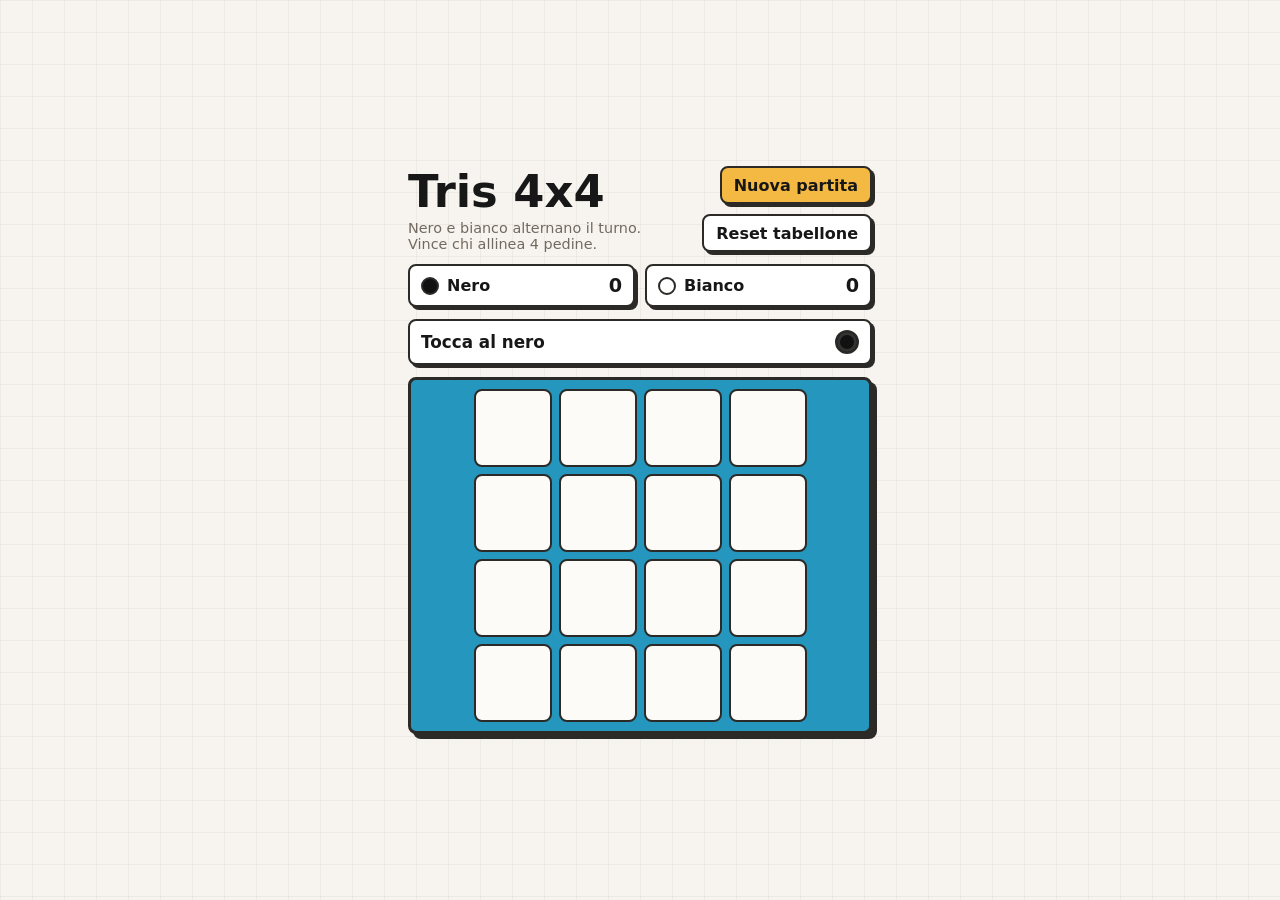
==== index.html @ b9bd1256 "Publish Tris 4x4 game" ====
<!doctype html>
<html lang="it">
<head>
  <meta charset="utf-8">
  <meta name="viewport" content="width=device-width, initial-scale=1">
  <title>Tris 4x4</title>
  <meta name="description" content="Tris 4x4 per due giocatori">
  <style>
    :root { color-scheme: light; --ink: #171717; --paper: #f7f4ef; --line: #2c2a27; --muted: #706a61; --black: #111111; --white: #ffffff; --accent-2: #be123c; --cell: clamp(48px, 13vw, 78px); font-family: Inter, ui-sans-serif, system-ui, -apple-system, BlinkMacSystemFont, "Segoe UI", sans-serif; }
    * { box-sizing: border-box; }
    body { min-height: 100vh; margin: 0; display: grid; place-items: center; background: linear-gradient(90deg, rgba(44, 42, 39, 0.05) 1px, transparent 1px), linear-gradient(rgba(44, 42, 39, 0.05) 1px, transparent 1px), var(--paper); background-size: 32px 32px; color: var(--ink); }
    main { width: min(94vw, 500px); padding: 18px; }
    .topbar { display: flex; justify-content: space-between; align-items: end; gap: 14px; margin-bottom: 12px; }
    h1 { margin: 0; font-size: clamp(1.7rem, 6vw, 2.8rem); line-height: 0.95; font-weight: 850; letter-spacing: 0; }
    .subtitle { margin: 6px 0 0; color: var(--muted); font-size: 0.9rem; }
    .actions { display: flex; align-items: center; justify-content: flex-end; gap: 10px; flex-wrap: wrap; }
    .reset { appearance: none; border: 2px solid var(--line); border-radius: 8px; background: #f4b942; color: var(--ink); min-height: 38px; padding: 0 12px; font: inherit; font-weight: 800; cursor: pointer; box-shadow: 3px 3px 0 var(--line); transition: transform 150ms ease, box-shadow 150ms ease; white-space: nowrap; }
    .reset.secondary { background: #ffffff; }
    .reset:hover, .reset:focus-visible { transform: translate(-2px, -2px); box-shadow: 4px 4px 0 var(--line); outline: none; }
    .scoreboard { display: grid; grid-template-columns: 1fr 1fr; gap: 10px; margin-bottom: 12px; }
    .score, .status { display: flex; align-items: center; justify-content: space-between; gap: 10px; border: 2px solid var(--line); border-radius: 8px; background: #ffffff; box-shadow: 3px 3px 0 var(--line); }
    .score { min-height: 42px; padding: 8px 11px; font-weight: 850; }
    .score-label { display: flex; align-items: center; gap: 8px; }
    .score-dot, .turn-dot { border: 2px solid var(--line); border-radius: 50%; background: var(--black); }
    .score-dot { width: 18px; height: 18px; }
    .score-dot.white, .turn-dot.white { background: var(--white); }
    .score-value { min-width: 2ch; text-align: right; font-size: 1.2rem; }
    .status { min-height: 44px; padding: 9px 11px; margin-bottom: 12px; }
    .status-text { margin: 0; font-weight: 800; font-size: clamp(0.94rem, 3vw, 1.05rem); }
    .turn-dot { width: 24px; height: 24px; flex: 0 0 24px; box-shadow: inset 0 0 0 3px rgba(255, 255, 255, 0.14); }
    .board { display: grid; grid-template-columns: repeat(4, var(--cell)); grid-template-rows: repeat(4, var(--cell)); justify-content: center; gap: 7px; padding: 9px; border: 3px solid var(--line); border-radius: 8px; background: #2596be; box-shadow: 5px 5px 0 var(--line); }
    .cell { width: var(--cell); height: var(--cell); display: grid; place-items: center; border: 2px solid var(--line); border-radius: 8px; background: #fdfbf7; cursor: pointer; transition: transform 120ms ease, background-color 120ms ease; }
    .cell:hover:not(:disabled), .cell:focus-visible:not(:disabled) { transform: translateY(-3px); background: #fff7d1; outline: none; }
    .cell:disabled { cursor: default; }
    .piece { display: block; width: 62%; aspect-ratio: 1; border: 2px solid var(--line); border-radius: 50%; transform: scale(1); }
    .piece.reveal { animation: placePiece 260ms cubic-bezier(0.18, 0.85, 0.22, 1) both; }
    .piece.black { background: var(--black); box-shadow: inset -8px -8px 0 rgba(255, 255, 255, 0.12); }
    .piece.white { background: var(--white); box-shadow: inset -8px -8px 0 rgba(0, 0, 0, 0.08); }
    .cell.win { background: #9be15d; }
    .cell.win .piece { border-color: var(--accent-2); }
    @keyframes placePiece { 0% { opacity: 0; transform: scale(0.25) rotate(-12deg); } 70% { opacity: 1; transform: scale(1.08) rotate(3deg); } 100% { opacity: 1; transform: scale(1) rotate(0deg); } }
    @media (max-width: 520px) { main { padding: 16px; } .topbar { align-items: start; flex-direction: column; } .actions, .reset { width: 100%; } .scoreboard { grid-template-columns: 1fr; } .board { gap: 5px; padding: 7px; } }
    @media (prefers-reduced-motion: reduce) { .cell, .piece.reveal { animation: none; transition: none; } }
  </style>
</head>
<body>
  <main>
    <div class="topbar">
      <div><h1>Tris 4x4</h1><p class="subtitle">Nero e bianco alternano il turno. Vince chi allinea 4 pedine.</p></div>
      <div class="actions"><button class="reset" type="button" id="newMatchButton">Nuova partita</button><button class="reset secondary" type="button" id="resetBoardButton">Reset tabellone</button></div>
    </div>
    <section class="scoreboard" aria-label="Segnapunti"><div class="score"><span class="score-label"><span class="score-dot" aria-hidden="true"></span>Nero</span><span class="score-value" id="blackScore">0</span></div><div class="score"><span class="score-label"><span class="score-dot white" aria-hidden="true"></span>Bianco</span><span class="score-value" id="whiteScore">0</span></div></section>
    <section class="status" aria-live="polite"><p class="status-text" id="statusText">Tocca al nero</p><span class="turn-dot" id="turnDot" aria-hidden="true"></span></section>
    <section class="board" id="board" aria-label="Tabellone Tris 4 per 4"></section>
  </main>
  <script>
    const boardElement = document.querySelector("#board");
    const statusText = document.querySelector("#statusText");
    const turnDot = document.querySelector("#turnDot");
    const newMatchButton = document.querySelector("#newMatchButton");
    const resetBoardButton = document.querySelector("#resetBoardButton");
    const blackScore = document.querySelector("#blackScore");
    const whiteScore = document.querySelector("#whiteScore");
    const size = 4;
    const winLength = 4;
    const players = { black: "nero", white: "bianco" };
    let board = Array(size * size).fill(null);
    let currentPlayer = "black";
    let startingPlayer = "black";
    let activeStartingPlayer = "black";
    let roundFinished = false;
    let scores = { black: 0, white: 0 };
    let gameOver = false;
    function buildBoard() { boardElement.innerHTML = ""; for (let index = 0; index < board.length; index += 1) { const cell = document.createElement("button"); cell.className = "cell"; cell.type = "button"; cell.dataset.index = String(index); cell.setAttribute("aria-label", `Casella ${index + 1}`); cell.addEventListener("click", () => play(index)); boardElement.append(cell); } }
    function play(index) { if (gameOver || board[index]) return; board[index] = currentPlayer; render(index); const winningLine = findWinningLine(); if (winningLine) { const winner = currentPlayer; const loser = winner === "black" ? "white" : "black"; gameOver = true; roundFinished = true; scores[winner] += 1; startingPlayer = loser; markWinningLine(winningLine); updateScoreboard(); statusText.textContent = `Ha vinto il ${players[winner]}. Prossima apre il ${players[loser]}`; disableEmptyCells(); return; } if (board.every(Boolean)) { gameOver = true; roundFinished = true; startingPlayer = activeStartingPlayer === "black" ? "white" : "black"; statusText.textContent = "Pareggio"; turnDot.classList.toggle("white", currentPlayer === "white"); return; } currentPlayer = currentPlayer === "black" ? "white" : "black"; updateStatus(); }
    function render(animatedIndex = null) { board.forEach((player, index) => { const cell = boardElement.children[index]; cell.innerHTML = ""; cell.classList.remove("win"); cell.disabled = Boolean(player) || gameOver; if (player) { const piece = document.createElement("span"); piece.className = `piece ${player}${index === animatedIndex ? " reveal" : ""}`; piece.setAttribute("aria-hidden", "true"); cell.append(piece); cell.setAttribute("aria-label", `Casella ${index + 1}, ${players[player]}`); } else { cell.setAttribute("aria-label", `Casella ${index + 1}, vuota`); } }); }
    function findWinningLine() { const directions = [[0, 1], [1, 0], [1, 1], [1, -1]]; for (let row = 0; row < size; row += 1) { for (let col = 0; col < size; col += 1) { const start = board[row * size + col]; if (!start) continue; for (const [rowStep, colStep] of directions) { const line = []; for (let offset = 0; offset < winLength; offset += 1) { const nextRow = row + rowStep * offset; const nextCol = col + colStep * offset; if (nextRow < 0 || nextRow >= size || nextCol < 0 || nextCol >= size) break; const nextIndex = nextRow * size + nextCol; if (board[nextIndex] !== start) break; line.push(nextIndex); } if (line.length === winLength) return line; } } } return null; }
    function markWinningLine(line) { line.forEach((index) => boardElement.children[index].classList.add("win")); }
    function disableEmptyCells() { Array.from(boardElement.children).forEach((cell, index) => { if (!board[index]) cell.disabled = true; }); }
    function updateStatus() { statusText.textContent = `Tocca al ${players[currentPlayer]}`; turnDot.classList.toggle("white", currentPlayer === "white"); }
    function updateScoreboard() { blackScore.textContent = scores.black; whiteScore.textContent = scores.white; }
    function resetBoard(advanceRound = false) { if (advanceRound && !roundFinished) { startingPlayer = activeStartingPlayer === "black" ? "white" : "black"; } board = Array(size * size).fill(null); currentPlayer = startingPlayer; activeStartingPlayer = startingPlayer; roundFinished = false; gameOver = false; render(); updateStatus(); }
    function newMatch() { scores = { black: 0, white: 0 }; startingPlayer = "black"; updateScoreboard(); resetBoard(false); }
    newMatchButton.addEventListener("click", newMatch); resetBoardButton.addEventListener("click", () => resetBoard(true)); buildBoard(); newMatch();
  </script>
</body>
</html>
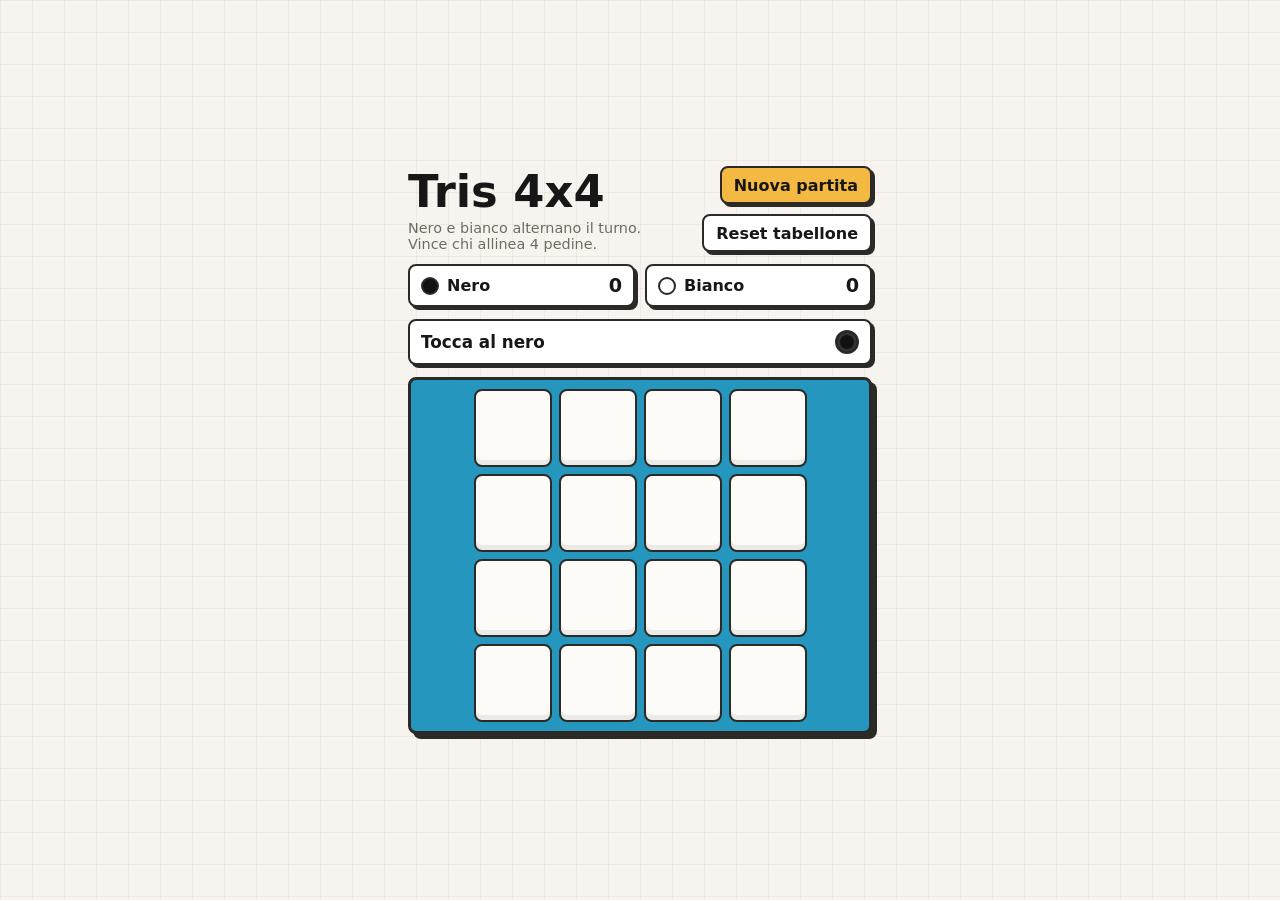
==== commit 2a8d01e6: "Aggiorna Tris 4x4 per GitHub Pages" ====
--- a/index.html
+++ b/index.html
@@ -6,53 +6,373 @@
   <title>Tris 4x4</title>
   <meta name="description" content="Tris 4x4 per due giocatori">
   <style>
-    :root { color-scheme: light; --ink: #171717; --paper: #f7f4ef; --line: #2c2a27; --muted: #706a61; --black: #111111; --white: #ffffff; --accent-2: #be123c; --cell: clamp(48px, 13vw, 78px); font-family: Inter, ui-sans-serif, system-ui, -apple-system, BlinkMacSystemFont, "Segoe UI", sans-serif; }
-    * { box-sizing: border-box; }
-    body { min-height: 100vh; margin: 0; display: grid; place-items: center; background: linear-gradient(90deg, rgba(44, 42, 39, 0.05) 1px, transparent 1px), linear-gradient(rgba(44, 42, 39, 0.05) 1px, transparent 1px), var(--paper); background-size: 32px 32px; color: var(--ink); }
-    main { width: min(94vw, 500px); padding: 18px; }
-    .topbar { display: flex; justify-content: space-between; align-items: end; gap: 14px; margin-bottom: 12px; }
-    h1 { margin: 0; font-size: clamp(1.7rem, 6vw, 2.8rem); line-height: 0.95; font-weight: 850; letter-spacing: 0; }
-    .subtitle { margin: 6px 0 0; color: var(--muted); font-size: 0.9rem; }
-    .actions { display: flex; align-items: center; justify-content: flex-end; gap: 10px; flex-wrap: wrap; }
-    .reset { appearance: none; border: 2px solid var(--line); border-radius: 8px; background: #f4b942; color: var(--ink); min-height: 38px; padding: 0 12px; font: inherit; font-weight: 800; cursor: pointer; box-shadow: 3px 3px 0 var(--line); transition: transform 150ms ease, box-shadow 150ms ease; white-space: nowrap; }
-    .reset.secondary { background: #ffffff; }
-    .reset:hover, .reset:focus-visible { transform: translate(-2px, -2px); box-shadow: 4px 4px 0 var(--line); outline: none; }
-    .scoreboard { display: grid; grid-template-columns: 1fr 1fr; gap: 10px; margin-bottom: 12px; }
-    .score, .status { display: flex; align-items: center; justify-content: space-between; gap: 10px; border: 2px solid var(--line); border-radius: 8px; background: #ffffff; box-shadow: 3px 3px 0 var(--line); }
-    .score { min-height: 42px; padding: 8px 11px; font-weight: 850; }
-    .score-label { display: flex; align-items: center; gap: 8px; }
-    .score-dot, .turn-dot { border: 2px solid var(--line); border-radius: 50%; background: var(--black); }
-    .score-dot { width: 18px; height: 18px; }
-    .score-dot.white, .turn-dot.white { background: var(--white); }
-    .score-value { min-width: 2ch; text-align: right; font-size: 1.2rem; }
-    .status { min-height: 44px; padding: 9px 11px; margin-bottom: 12px; }
-    .status-text { margin: 0; font-weight: 800; font-size: clamp(0.94rem, 3vw, 1.05rem); }
-    .turn-dot { width: 24px; height: 24px; flex: 0 0 24px; box-shadow: inset 0 0 0 3px rgba(255, 255, 255, 0.14); }
-    .board { display: grid; grid-template-columns: repeat(4, var(--cell)); grid-template-rows: repeat(4, var(--cell)); justify-content: center; gap: 7px; padding: 9px; border: 3px solid var(--line); border-radius: 8px; background: #2596be; box-shadow: 5px 5px 0 var(--line); }
-    .cell { width: var(--cell); height: var(--cell); display: grid; place-items: center; border: 2px solid var(--line); border-radius: 8px; background: #fdfbf7; cursor: pointer; transition: transform 120ms ease, background-color 120ms ease; }
-    .cell:hover:not(:disabled), .cell:focus-visible:not(:disabled) { transform: translateY(-3px); background: #fff7d1; outline: none; }
-    .cell:disabled { cursor: default; }
-    .piece { display: block; width: 62%; aspect-ratio: 1; border: 2px solid var(--line); border-radius: 50%; transform: scale(1); }
-    .piece.reveal { animation: placePiece 260ms cubic-bezier(0.18, 0.85, 0.22, 1) both; }
-    .piece.black { background: var(--black); box-shadow: inset -8px -8px 0 rgba(255, 255, 255, 0.12); }
-    .piece.white { background: var(--white); box-shadow: inset -8px -8px 0 rgba(0, 0, 0, 0.08); }
-    .cell.win { background: #9be15d; }
-    .cell.win .piece { border-color: var(--accent-2); }
-    @keyframes placePiece { 0% { opacity: 0; transform: scale(0.25) rotate(-12deg); } 70% { opacity: 1; transform: scale(1.08) rotate(3deg); } 100% { opacity: 1; transform: scale(1) rotate(0deg); } }
-    @media (max-width: 520px) { main { padding: 16px; } .topbar { align-items: start; flex-direction: column; } .actions, .reset { width: 100%; } .scoreboard { grid-template-columns: 1fr; } .board { gap: 5px; padding: 7px; } }
-    @media (prefers-reduced-motion: reduce) { .cell, .piece.reveal { animation: none; transition: none; } }
+    :root {
+      color-scheme: light;
+      --ink: #171717;
+      --paper: #f7f4ef;
+      --line: #2c2a27;
+      --muted: #706a61;
+      --black: #111111;
+      --white: #ffffff;
+      --accent: #0f766e;
+      --accent-2: #be123c;
+      --cell: clamp(48px, 13vw, 78px);
+      font-family: Inter, ui-sans-serif, system-ui, -apple-system, BlinkMacSystemFont, "Segoe UI", sans-serif;
+    }
+
+    * {
+      box-sizing: border-box;
+    }
+
+    body {
+      min-height: 100vh;
+      margin: 0;
+      display: grid;
+      place-items: center;
+      background:
+        linear-gradient(90deg, rgba(44, 42, 39, 0.05) 1px, transparent 1px),
+        linear-gradient(rgba(44, 42, 39, 0.05) 1px, transparent 1px),
+        var(--paper);
+      background-size: 32px 32px;
+      color: var(--ink);
+    }
+
+    main {
+      width: min(94vw, 500px);
+      padding: 18px;
+    }
+
+    .topbar {
+      display: flex;
+      justify-content: space-between;
+      align-items: end;
+      gap: 14px;
+      margin-bottom: 12px;
+    }
+
+    h1 {
+      margin: 0;
+      font-size: clamp(1.7rem, 6vw, 2.8rem);
+      line-height: 0.95;
+      font-weight: 850;
+      letter-spacing: 0;
+    }
+
+    .subtitle {
+      margin: 6px 0 0;
+      color: var(--muted);
+      font-size: 0.9rem;
+    }
+
+    .actions {
+      display: flex;
+      align-items: center;
+      gap: 10px;
+      flex-wrap: wrap;
+      justify-content: flex-end;
+    }
+
+    .reset {
+      appearance: none;
+      border: 2px solid var(--line);
+      border-radius: 8px;
+      background: #f4b942;
+      color: var(--ink);
+      min-height: 38px;
+      padding: 0 12px;
+      font: inherit;
+      font-weight: 800;
+      cursor: pointer;
+      box-shadow: 3px 3px 0 var(--line);
+      transition: transform 150ms ease, box-shadow 150ms ease;
+      white-space: nowrap;
+    }
+
+    .reset.secondary {
+      background: #ffffff;
+    }
+
+    .reset:hover,
+    .reset:focus-visible {
+      transform: translate(-2px, -2px);
+      box-shadow: 4px 4px 0 var(--line);
+      outline: none;
+    }
+
+    .status {
+      display: flex;
+      align-items: center;
+      justify-content: space-between;
+      gap: 10px;
+      min-height: 44px;
+      padding: 9px 11px;
+      margin-bottom: 12px;
+      border: 2px solid var(--line);
+      border-radius: 8px;
+      background: #ffffff;
+      box-shadow: 3px 3px 0 var(--line);
+    }
+
+    .scoreboard {
+      display: grid;
+      grid-template-columns: 1fr 1fr;
+      gap: 10px;
+      margin-bottom: 12px;
+    }
+
+    .score {
+      display: flex;
+      align-items: center;
+      justify-content: space-between;
+      gap: 10px;
+      min-height: 42px;
+      padding: 8px 11px;
+      border: 2px solid var(--line);
+      border-radius: 8px;
+      background: #ffffff;
+      box-shadow: 3px 3px 0 var(--line);
+      font-weight: 850;
+    }
+
+    .score-label {
+      display: flex;
+      align-items: center;
+      gap: 8px;
+    }
+
+    .score-dot {
+      width: 18px;
+      height: 18px;
+      border: 2px solid var(--line);
+      border-radius: 50%;
+      background: var(--black);
+    }
+
+    .score-dot.white {
+      background: var(--white);
+    }
+
+    .score-value {
+      min-width: 2ch;
+      text-align: right;
+      font-size: 1.2rem;
+    }
+
+    .status-text {
+      margin: 0;
+      font-weight: 800;
+      font-size: clamp(0.94rem, 3vw, 1.05rem);
+    }
+
+    .turn-dot {
+      width: 24px;
+      height: 24px;
+      flex: 0 0 24px;
+      border: 2px solid var(--line);
+      border-radius: 50%;
+      background: var(--black);
+      box-shadow: inset 0 0 0 3px rgba(255, 255, 255, 0.14);
+    }
+
+    .turn-dot.white {
+      background: var(--white);
+    }
+
+    .board {
+      display: grid;
+      grid-template-columns: repeat(4, var(--cell));
+      grid-template-rows: repeat(4, var(--cell));
+      justify-content: center;
+      gap: 7px;
+      padding: 9px;
+      border: 3px solid var(--line);
+      border-radius: 8px;
+      background: #2596be;
+      box-shadow: 5px 5px 0 var(--line);
+      perspective: 800px;
+    }
+
+    .cell {
+      width: var(--cell);
+      height: var(--cell);
+      padding: 0;
+      border: 0;
+      border-radius: 8px;
+      background: transparent;
+      cursor: pointer;
+      perspective: 520px;
+    }
+
+    .cell:hover:not(:disabled),
+    .cell:focus-visible:not(:disabled) {
+      outline: none;
+    }
+
+    .cell:hover:not(:disabled) .tile,
+    .cell:focus-visible:not(:disabled) .tile {
+      transform: translateY(-3px);
+    }
+
+    .cell:disabled {
+      cursor: default;
+    }
+
+    .tile {
+      display: block;
+      position: relative;
+      width: 100%;
+      height: 100%;
+      transform-style: preserve-3d;
+      transition: transform 140ms ease;
+    }
+
+    .cell.played .tile {
+      transform: rotateY(180deg);
+    }
+
+    .cell.flip .tile {
+      animation: flipTile 620ms cubic-bezier(0.18, 0.85, 0.22, 1) both;
+    }
+
+    .tile-face {
+      position: absolute;
+      inset: 0;
+      width: 100%;
+      height: 100%;
+      display: grid;
+      place-items: center;
+      border: 2px solid var(--line);
+      border-radius: 8px;
+      background: #fdfbf7;
+      backface-visibility: hidden;
+    }
+
+    .tile-front {
+      box-shadow: inset 0 -5px 0 rgba(44, 42, 39, 0.08);
+    }
+
+    .tile-back {
+      transform: rotateY(180deg);
+      background: #fffaf0;
+    }
+
+    .piece {
+      display: block;
+      width: 62%;
+      aspect-ratio: 1;
+      border: 2px solid var(--line);
+      border-radius: 50%;
+      opacity: 1;
+      transform: scale(1);
+      backface-visibility: hidden;
+    }
+
+    .piece.black {
+      background: var(--black);
+      box-shadow: inset -8px -8px 0 rgba(255, 255, 255, 0.12);
+    }
+
+    .piece.white {
+      background: var(--white);
+      box-shadow: inset -8px -8px 0 rgba(0, 0, 0, 0.08);
+    }
+
+    .cell.win .tile-face {
+      background: #9be15d;
+    }
+
+    .cell.win .piece {
+      border-color: var(--accent-2);
+    }
+
+    @keyframes flipTile {
+      0% {
+        transform: rotateY(0deg);
+      }
+
+      42% {
+        transform: rotateY(86deg) translateY(-4px) scale(0.98);
+      }
+
+      58% {
+        transform: rotateY(104deg) translateY(-4px) scale(0.98);
+      }
+
+      100% {
+        transform: rotateY(180deg);
+      }
+    }
+
+    @media (max-width: 520px) {
+      main {
+        padding: 16px;
+      }
+
+      .topbar {
+        align-items: start;
+        flex-direction: column;
+      }
+
+      .reset {
+        width: 100%;
+      }
+
+      .actions {
+        width: 100%;
+      }
+
+      .scoreboard {
+        grid-template-columns: 1fr;
+      }
+
+      .board {
+        gap: 5px;
+        padding: 7px;
+      }
+    }
+
+    @media (prefers-reduced-motion: reduce) {
+      .cell,
+      .cell.flip,
+      .cell.flip .tile {
+        animation: none;
+        transition: none;
+      }
+    }
   </style>
 </head>
 <body>
   <main>
     <div class="topbar">
-      <div><h1>Tris 4x4</h1><p class="subtitle">Nero e bianco alternano il turno. Vince chi allinea 4 pedine.</p></div>
-      <div class="actions"><button class="reset" type="button" id="newMatchButton">Nuova partita</button><button class="reset secondary" type="button" id="resetBoardButton">Reset tabellone</button></div>
+      <div>
+        <h1>Tris 4x4</h1>
+        <p class="subtitle">Nero e bianco alternano il turno. Vince chi allinea 4 pedine.</p>
+      </div>
+      <div class="actions">
+        <button class="reset" type="button" id="newMatchButton">Nuova partita</button>
+        <button class="reset secondary" type="button" id="resetBoardButton">Reset tabellone</button>
+      </div>
     </div>
-    <section class="scoreboard" aria-label="Segnapunti"><div class="score"><span class="score-label"><span class="score-dot" aria-hidden="true"></span>Nero</span><span class="score-value" id="blackScore">0</span></div><div class="score"><span class="score-label"><span class="score-dot white" aria-hidden="true"></span>Bianco</span><span class="score-value" id="whiteScore">0</span></div></section>
-    <section class="status" aria-live="polite"><p class="status-text" id="statusText">Tocca al nero</p><span class="turn-dot" id="turnDot" aria-hidden="true"></span></section>
+
+    <section class="scoreboard" aria-label="Segnapunti">
+      <div class="score">
+        <span class="score-label"><span class="score-dot" aria-hidden="true"></span>Nero</span>
+        <span class="score-value" id="blackScore">0</span>
+      </div>
+      <div class="score">
+        <span class="score-label"><span class="score-dot white" aria-hidden="true"></span>Bianco</span>
+        <span class="score-value" id="whiteScore">0</span>
+      </div>
+    </section>
+
+    <section class="status" aria-live="polite">
+      <p class="status-text" id="statusText">Tocca al nero</p>
+      <span class="turn-dot" id="turnDot" aria-hidden="true"></span>
+    </section>
+
     <section class="board" id="board" aria-label="Tabellone Tris 4 per 4"></section>
   </main>
+
   <script>
     const boardElement = document.querySelector("#board");
     const statusText = document.querySelector("#statusText");
@@ -63,25 +383,260 @@
     const whiteScore = document.querySelector("#whiteScore");
     const size = 4;
     const winLength = 4;
-    const players = { black: "nero", white: "bianco" };
+    const players = {
+      black: "nero",
+      white: "bianco"
+    };
+
     let board = Array(size * size).fill(null);
     let currentPlayer = "black";
     let startingPlayer = "black";
     let activeStartingPlayer = "black";
     let roundFinished = false;
-    let scores = { black: 0, white: 0 };
+    let scores = {
+      black: 0,
+      white: 0
+    };
     let gameOver = false;
-    function buildBoard() { boardElement.innerHTML = ""; for (let index = 0; index < board.length; index += 1) { const cell = document.createElement("button"); cell.className = "cell"; cell.type = "button"; cell.dataset.index = String(index); cell.setAttribute("aria-label", `Casella ${index + 1}`); cell.addEventListener("click", () => play(index)); boardElement.append(cell); } }
-    function play(index) { if (gameOver || board[index]) return; board[index] = currentPlayer; render(index); const winningLine = findWinningLine(); if (winningLine) { const winner = currentPlayer; const loser = winner === "black" ? "white" : "black"; gameOver = true; roundFinished = true; scores[winner] += 1; startingPlayer = loser; markWinningLine(winningLine); updateScoreboard(); statusText.textContent = `Ha vinto il ${players[winner]}. Prossima apre il ${players[loser]}`; disableEmptyCells(); return; } if (board.every(Boolean)) { gameOver = true; roundFinished = true; startingPlayer = activeStartingPlayer === "black" ? "white" : "black"; statusText.textContent = "Pareggio"; turnDot.classList.toggle("white", currentPlayer === "white"); return; } currentPlayer = currentPlayer === "black" ? "white" : "black"; updateStatus(); }
-    function render(animatedIndex = null) { board.forEach((player, index) => { const cell = boardElement.children[index]; cell.innerHTML = ""; cell.classList.remove("win"); cell.disabled = Boolean(player) || gameOver; if (player) { const piece = document.createElement("span"); piece.className = `piece ${player}${index === animatedIndex ? " reveal" : ""}`; piece.setAttribute("aria-hidden", "true"); cell.append(piece); cell.setAttribute("aria-label", `Casella ${index + 1}, ${players[player]}`); } else { cell.setAttribute("aria-label", `Casella ${index + 1}, vuota`); } }); }
-    function findWinningLine() { const directions = [[0, 1], [1, 0], [1, 1], [1, -1]]; for (let row = 0; row < size; row += 1) { for (let col = 0; col < size; col += 1) { const start = board[row * size + col]; if (!start) continue; for (const [rowStep, colStep] of directions) { const line = []; for (let offset = 0; offset < winLength; offset += 1) { const nextRow = row + rowStep * offset; const nextCol = col + colStep * offset; if (nextRow < 0 || nextRow >= size || nextCol < 0 || nextCol >= size) break; const nextIndex = nextRow * size + nextCol; if (board[nextIndex] !== start) break; line.push(nextIndex); } if (line.length === winLength) return line; } } } return null; }
-    function markWinningLine(line) { line.forEach((index) => boardElement.children[index].classList.add("win")); }
-    function disableEmptyCells() { Array.from(boardElement.children).forEach((cell, index) => { if (!board[index]) cell.disabled = true; }); }
-    function updateStatus() { statusText.textContent = `Tocca al ${players[currentPlayer]}`; turnDot.classList.toggle("white", currentPlayer === "white"); }
-    function updateScoreboard() { blackScore.textContent = scores.black; whiteScore.textContent = scores.white; }
-    function resetBoard(advanceRound = false) { if (advanceRound && !roundFinished) { startingPlayer = activeStartingPlayer === "black" ? "white" : "black"; } board = Array(size * size).fill(null); currentPlayer = startingPlayer; activeStartingPlayer = startingPlayer; roundFinished = false; gameOver = false; render(); updateStatus(); }
-    function newMatch() { scores = { black: 0, white: 0 }; startingPlayer = "black"; updateScoreboard(); resetBoard(false); }
-    newMatchButton.addEventListener("click", newMatch); resetBoardButton.addEventListener("click", () => resetBoard(true)); buildBoard(); newMatch();
+
+    function buildBoard() {
+      boardElement.innerHTML = "";
+
+      for (let index = 0; index < board.length; index += 1) {
+        const cell = document.createElement("button");
+        cell.className = "cell";
+        cell.type = "button";
+        cell.dataset.index = String(index);
+        cell.setAttribute("aria-label", `Casella ${index + 1}`);
+        cell.addEventListener("click", () => play(index));
+        boardElement.append(cell);
+      }
+    }
+
+    function play(index) {
+      if (gameOver || board[index]) {
+        return;
+      }
+
+      board[index] = currentPlayer;
+      render(index);
+
+      const winningLine = findWinningLine();
+      if (winningLine) {
+        finishWin(currentPlayer, winningLine);
+        return;
+      }
+
+      if (board.every(Boolean)) {
+        finishDraw();
+        return;
+      }
+
+      if (isForcedDraw()) {
+        finishDraw();
+        return;
+      }
+
+      currentPlayer = currentPlayer === "black" ? "white" : "black";
+      updateStatus();
+    }
+
+    function render(animatedIndex = null) {
+      board.forEach((player, index) => {
+        const cell = boardElement.children[index];
+        cell.innerHTML = "";
+        cell.classList.remove("flip", "played");
+        cell.disabled = Boolean(player) || gameOver;
+
+        const tile = document.createElement("span");
+        tile.className = "tile";
+
+        const front = document.createElement("span");
+        front.className = "tile-face tile-front";
+        front.setAttribute("aria-hidden", "true");
+
+        const back = document.createElement("span");
+        back.className = "tile-face tile-back";
+        back.setAttribute("aria-hidden", "true");
+
+        if (player) {
+          const piece = document.createElement("span");
+          piece.className = `piece ${player}`;
+          piece.setAttribute("aria-hidden", "true");
+          back.append(piece);
+          cell.classList.add("played");
+          if (index === animatedIndex) {
+            cell.classList.add("flip");
+          }
+          cell.setAttribute("aria-label", `Casella ${index + 1}, ${players[player]}`);
+        } else {
+          cell.setAttribute("aria-label", `Casella ${index + 1}, vuota`);
+        }
+
+        tile.append(front, back);
+        cell.append(tile);
+      });
+    }
+
+    function findWinningLine() {
+      const directions = [
+        [0, 1],
+        [1, 0],
+        [1, 1],
+        [1, -1]
+      ];
+
+      for (let row = 0; row < size; row += 1) {
+        for (let col = 0; col < size; col += 1) {
+          const start = board[row * size + col];
+          if (!start) {
+            continue;
+          }
+
+          for (const [rowStep, colStep] of directions) {
+            const line = [];
+
+            for (let offset = 0; offset < winLength; offset += 1) {
+              const nextRow = row + rowStep * offset;
+              const nextCol = col + colStep * offset;
+
+              if (nextRow < 0 || nextRow >= size || nextCol < 0 || nextCol >= size) {
+                break;
+              }
+
+              const nextIndex = nextRow * size + nextCol;
+              if (board[nextIndex] !== start) {
+                break;
+              }
+
+              line.push(nextIndex);
+            }
+
+            if (line.length === winLength) {
+              return line;
+            }
+          }
+        }
+      }
+
+      return null;
+    }
+
+    function getPossibleWinningLines() {
+      const lines = [];
+
+      for (let row = 0; row < size; row += 1) {
+        lines.push(Array.from({ length: size }, (_, col) => row * size + col));
+      }
+
+      for (let col = 0; col < size; col += 1) {
+        lines.push(Array.from({ length: size }, (_, row) => row * size + col));
+      }
+
+      lines.push(Array.from({ length: size }, (_, index) => index * size + index));
+      lines.push(Array.from({ length: size }, (_, index) => index * size + (size - 1 - index)));
+
+      return lines;
+    }
+
+    function isForcedDraw() {
+      return getPossibleWinningLines().every((line) => {
+        const linePlayers = new Set(line.map((index) => board[index]).filter(Boolean));
+        return linePlayers.has("black") && linePlayers.has("white");
+      });
+    }
+
+    function finishDraw() {
+      const nextStarter = activeStartingPlayer === "black" ? "white" : "black";
+
+      gameOver = true;
+      roundFinished = true;
+      startingPlayer = nextStarter;
+      statusText.textContent = `Pareggio. Prossima apre il ${players[nextStarter]}`;
+      turnDot.classList.toggle("white", currentPlayer === "white");
+      disableEmptyCells();
+
+      window.setTimeout(() => {
+        window.alert(`Pareggio: nessun giocatore puo' piu' completare una linea. Prossima partita: apre il ${players[nextStarter]}.`);
+        resetBoard(false);
+      }, 150);
+    }
+
+    function finishWin(winner, winningLine) {
+      const nextStarter = winner === "black" ? "white" : "black";
+
+      gameOver = true;
+      roundFinished = true;
+      scores[winner] += 1;
+      startingPlayer = nextStarter;
+      markWinningLine(winningLine);
+      updateScoreboard();
+      statusText.textContent = `Ha vinto il ${players[winner]}. Prossima apre il ${players[nextStarter]}`;
+      disableEmptyCells();
+
+      window.setTimeout(() => {
+        window.alert(`Vittoria assegnata al ${players[winner]}. Prossima partita: apre il ${players[nextStarter]}.`);
+        resetBoard(false);
+      }, 350);
+    }
+
+    function markWinningLine(line) {
+      line.forEach((index) => {
+        boardElement.children[index].classList.add("win");
+      });
+    }
+
+    function disableEmptyCells() {
+      Array.from(boardElement.children).forEach((cell, index) => {
+        if (!board[index]) {
+          cell.disabled = true;
+        }
+      });
+    }
+
+    function updateStatus() {
+      statusText.textContent = `Tocca al ${players[currentPlayer]}`;
+      turnDot.classList.toggle("white", currentPlayer === "white");
+    }
+
+    function updateScoreboard() {
+      blackScore.textContent = scores.black;
+      whiteScore.textContent = scores.white;
+    }
+
+    function resetBoard(advanceRound = false) {
+      if (advanceRound && !roundFinished) {
+        startingPlayer = activeStartingPlayer === "black" ? "white" : "black";
+      }
+
+      board = Array(size * size).fill(null);
+      currentPlayer = startingPlayer;
+      activeStartingPlayer = startingPlayer;
+      roundFinished = false;
+      gameOver = false;
+
+      Array.from(boardElement.children).forEach((cell) => {
+        cell.classList.remove("win");
+      });
+
+      render();
+      updateStatus();
+    }
+
+    function newMatch() {
+      scores = {
+        black: 0,
+        white: 0
+      };
+      startingPlayer = "black";
+      updateScoreboard();
+      resetBoard(false);
+    }
+
+    newMatchButton.addEventListener("click", newMatch);
+    resetBoardButton.addEventListener("click", () => resetBoard(true));
+    buildBoard();
+    newMatch();
   </script>
 </body>
 </html>
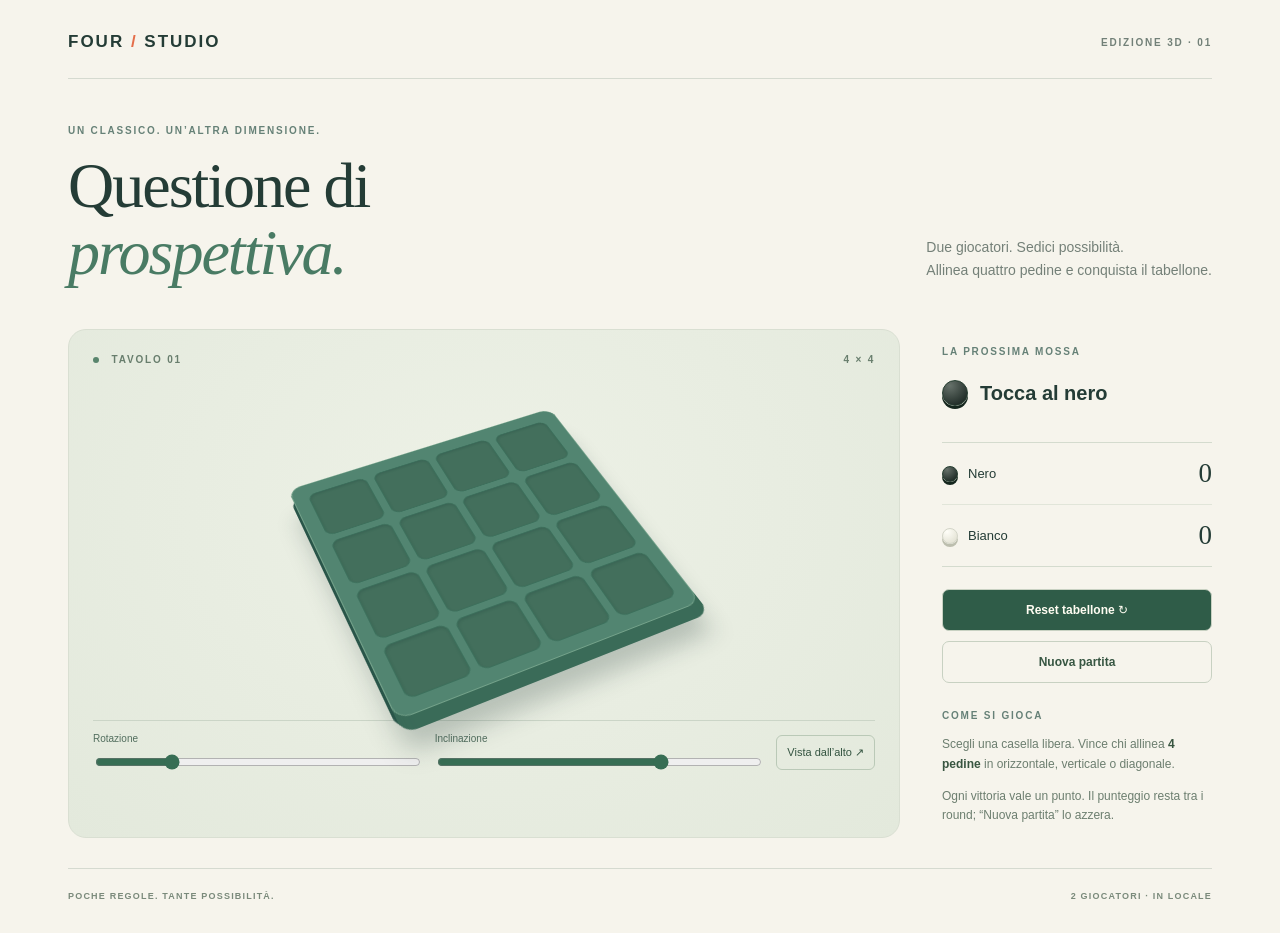
==== commit f15e01e3: "Add alternative 3D edition with rotatable board" ====
--- a/index.html
+++ b/index.html
@@ -1,642 +1,29 @@
 <!doctype html>
 <html lang="it">
 <head>
-  <meta charset="utf-8">
-  <meta name="viewport" content="width=device-width, initial-scale=1">
-  <title>Tris 4x4</title>
-  <meta name="description" content="Tris 4x4 per due giocatori">
-  <style>
-    :root {
-      color-scheme: light;
-      --ink: #171717;
-      --paper: #f7f4ef;
-      --line: #2c2a27;
-      --muted: #706a61;
-      --black: #111111;
-      --white: #ffffff;
-      --accent: #0f766e;
-      --accent-2: #be123c;
-      --cell: clamp(48px, 13vw, 78px);
-      font-family: Inter, ui-sans-serif, system-ui, -apple-system, BlinkMacSystemFont, "Segoe UI", sans-serif;
-    }
-
-    * {
-      box-sizing: border-box;
-    }
-
-    body {
-      min-height: 100vh;
-      margin: 0;
-      display: grid;
-      place-items: center;
-      background:
-        linear-gradient(90deg, rgba(44, 42, 39, 0.05) 1px, transparent 1px),
-        linear-gradient(rgba(44, 42, 39, 0.05) 1px, transparent 1px),
-        var(--paper);
-      background-size: 32px 32px;
-      color: var(--ink);
-    }
-
-    main {
-      width: min(94vw, 500px);
-      padding: 18px;
-    }
-
-    .topbar {
-      display: flex;
-      justify-content: space-between;
-      align-items: end;
-      gap: 14px;
-      margin-bottom: 12px;
-    }
-
-    h1 {
-      margin: 0;
-      font-size: clamp(1.7rem, 6vw, 2.8rem);
-      line-height: 0.95;
-      font-weight: 850;
-      letter-spacing: 0;
-    }
-
-    .subtitle {
-      margin: 6px 0 0;
-      color: var(--muted);
-      font-size: 0.9rem;
-    }
-
-    .actions {
-      display: flex;
-      align-items: center;
-      gap: 10px;
-      flex-wrap: wrap;
-      justify-content: flex-end;
-    }
-
-    .reset {
-      appearance: none;
-      border: 2px solid var(--line);
-      border-radius: 8px;
-      background: #f4b942;
-      color: var(--ink);
-      min-height: 38px;
-      padding: 0 12px;
-      font: inherit;
-      font-weight: 800;
-      cursor: pointer;
-      box-shadow: 3px 3px 0 var(--line);
-      transition: transform 150ms ease, box-shadow 150ms ease;
-      white-space: nowrap;
-    }
-
-    .reset.secondary {
-      background: #ffffff;
-    }
-
-    .reset:hover,
-    .reset:focus-visible {
-      transform: translate(-2px, -2px);
-      box-shadow: 4px 4px 0 var(--line);
-      outline: none;
-    }
-
-    .status {
-      display: flex;
-      align-items: center;
-      justify-content: space-between;
-      gap: 10px;
-      min-height: 44px;
-      padding: 9px 11px;
-      margin-bottom: 12px;
-      border: 2px solid var(--line);
-      border-radius: 8px;
-      background: #ffffff;
-      box-shadow: 3px 3px 0 var(--line);
-    }
-
-    .scoreboard {
-      display: grid;
-      grid-template-columns: 1fr 1fr;
-      gap: 10px;
-      margin-bottom: 12px;
-    }
-
-    .score {
-      display: flex;
-      align-items: center;
-      justify-content: space-between;
-      gap: 10px;
-      min-height: 42px;
-      padding: 8px 11px;
-      border: 2px solid var(--line);
-      border-radius: 8px;
-      background: #ffffff;
-      box-shadow: 3px 3px 0 var(--line);
-      font-weight: 850;
-    }
-
-    .score-label {
-      display: flex;
-      align-items: center;
-      gap: 8px;
-    }
-
-    .score-dot {
-      width: 18px;
-      height: 18px;
-      border: 2px solid var(--line);
-      border-radius: 50%;
-      background: var(--black);
-    }
-
-    .score-dot.white {
-      background: var(--white);
-    }
-
-    .score-value {
-      min-width: 2ch;
-      text-align: right;
-      font-size: 1.2rem;
-    }
-
-    .status-text {
-      margin: 0;
-      font-weight: 800;
-      font-size: clamp(0.94rem, 3vw, 1.05rem);
-    }
-
-    .turn-dot {
-      width: 24px;
-      height: 24px;
-      flex: 0 0 24px;
-      border: 2px solid var(--line);
-      border-radius: 50%;
-      background: var(--black);
-      box-shadow: inset 0 0 0 3px rgba(255, 255, 255, 0.14);
-    }
-
-    .turn-dot.white {
-      background: var(--white);
-    }
-
-    .board {
-      display: grid;
-      grid-template-columns: repeat(4, var(--cell));
-      grid-template-rows: repeat(4, var(--cell));
-      justify-content: center;
-      gap: 7px;
-      padding: 9px;
-      border: 3px solid var(--line);
-      border-radius: 8px;
-      background: #2596be;
-      box-shadow: 5px 5px 0 var(--line);
-      perspective: 800px;
-    }
-
-    .cell {
-      width: var(--cell);
-      height: var(--cell);
-      padding: 0;
-      border: 0;
-      border-radius: 8px;
-      background: transparent;
-      cursor: pointer;
-      perspective: 520px;
-    }
-
-    .cell:hover:not(:disabled),
-    .cell:focus-visible:not(:disabled) {
-      outline: none;
-    }
-
-    .cell:hover:not(:disabled) .tile,
-    .cell:focus-visible:not(:disabled) .tile {
-      transform: translateY(-3px);
-    }
-
-    .cell:disabled {
-      cursor: default;
-    }
-
-    .tile {
-      display: block;
-      position: relative;
-      width: 100%;
-      height: 100%;
-      transform-style: preserve-3d;
-      transition: transform 140ms ease;
-    }
-
-    .cell.played .tile {
-      transform: rotateY(180deg);
-    }
-
-    .cell.flip .tile {
-      animation: flipTile 620ms cubic-bezier(0.18, 0.85, 0.22, 1) both;
-    }
-
-    .tile-face {
-      position: absolute;
-      inset: 0;
-      width: 100%;
-      height: 100%;
-      display: grid;
-      place-items: center;
-      border: 2px solid var(--line);
-      border-radius: 8px;
-      background: #fdfbf7;
-      backface-visibility: hidden;
-    }
-
-    .tile-front {
-      box-shadow: inset 0 -5px 0 rgba(44, 42, 39, 0.08);
-    }
-
-    .tile-back {
-      transform: rotateY(180deg);
-      background: #fffaf0;
-    }
-
-    .piece {
-      display: block;
-      width: 62%;
-      aspect-ratio: 1;
-      border: 2px solid var(--line);
-      border-radius: 50%;
-      opacity: 1;
-      transform: scale(1);
-      backface-visibility: hidden;
-    }
-
-    .piece.black {
-      background: var(--black);
-      box-shadow: inset -8px -8px 0 rgba(255, 255, 255, 0.12);
-    }
-
-    .piece.white {
-      background: var(--white);
-      box-shadow: inset -8px -8px 0 rgba(0, 0, 0, 0.08);
-    }
-
-    .cell.win .tile-face {
-      background: #9be15d;
-    }
-
-    .cell.win .piece {
-      border-color: var(--accent-2);
-    }
-
-    @keyframes flipTile {
-      0% {
-        transform: rotateY(0deg);
-      }
-
-      42% {
-        transform: rotateY(86deg) translateY(-4px) scale(0.98);
-      }
-
-      58% {
-        transform: rotateY(104deg) translateY(-4px) scale(0.98);
-      }
-
-      100% {
-        transform: rotateY(180deg);
-      }
-    }
-
-    @media (max-width: 520px) {
-      main {
-        padding: 16px;
-      }
-
-      .topbar {
-        align-items: start;
-        flex-direction: column;
-      }
-
-      .reset {
-        width: 100%;
-      }
-
-      .actions {
-        width: 100%;
-      }
-
-      .scoreboard {
-        grid-template-columns: 1fr;
-      }
-
-      .board {
-        gap: 5px;
-        padding: 7px;
-      }
-    }
-
-    @media (prefers-reduced-motion: reduce) {
-      .cell,
-      .cell.flip,
-      .cell.flip .tile {
-        animation: none;
-        transition: none;
-      }
-    }
-  </style>
+<meta charset="utf-8"><meta name="viewport" content="width=device-width, initial-scale=1">
+<title>Tris 4×4 — Studio 3D</title>
+<meta name="description" content="Tris 4×4 in 3D per due giocatori. Quattro pedine in linea, una nuova prospettiva.">
+<link rel="stylesheet" href="style.css">
 </head>
 <body>
-  <main>
-    <div class="topbar">
-      <div>
-        <h1>Tris 4x4</h1>
-        <p class="subtitle">Nero e bianco alternano il turno. Vince chi allinea 4 pedine.</p>
-      </div>
-      <div class="actions">
-        <button class="reset" type="button" id="newMatchButton">Nuova partita</button>
-        <button class="reset secondary" type="button" id="resetBoardButton">Reset tabellone</button>
-      </div>
-    </div>
-
-    <section class="scoreboard" aria-label="Segnapunti">
-      <div class="score">
-        <span class="score-label"><span class="score-dot" aria-hidden="true"></span>Nero</span>
-        <span class="score-value" id="blackScore">0</span>
-      </div>
-      <div class="score">
-        <span class="score-label"><span class="score-dot white" aria-hidden="true"></span>Bianco</span>
-        <span class="score-value" id="whiteScore">0</span>
-      </div>
-    </section>
-
-    <section class="status" aria-live="polite">
-      <p class="status-text" id="statusText">Tocca al nero</p>
-      <span class="turn-dot" id="turnDot" aria-hidden="true"></span>
-    </section>
-
-    <section class="board" id="board" aria-label="Tabellone Tris 4 per 4"></section>
-  </main>
-
-  <script>
-    const boardElement = document.querySelector("#board");
-    const statusText = document.querySelector("#statusText");
-    const turnDot = document.querySelector("#turnDot");
-    const newMatchButton = document.querySelector("#newMatchButton");
-    const resetBoardButton = document.querySelector("#resetBoardButton");
-    const blackScore = document.querySelector("#blackScore");
-    const whiteScore = document.querySelector("#whiteScore");
-    const size = 4;
-    const winLength = 4;
-    const players = {
-      black: "nero",
-      white: "bianco"
-    };
-
-    let board = Array(size * size).fill(null);
-    let currentPlayer = "black";
-    let startingPlayer = "black";
-    let activeStartingPlayer = "black";
-    let roundFinished = false;
-    let scores = {
-      black: 0,
-      white: 0
-    };
-    let gameOver = false;
-
-    function buildBoard() {
-      boardElement.innerHTML = "";
-
-      for (let index = 0; index < board.length; index += 1) {
-        const cell = document.createElement("button");
-        cell.className = "cell";
-        cell.type = "button";
-        cell.dataset.index = String(index);
-        cell.setAttribute("aria-label", `Casella ${index + 1}`);
-        cell.addEventListener("click", () => play(index));
-        boardElement.append(cell);
-      }
-    }
-
-    function play(index) {
-      if (gameOver || board[index]) {
-        return;
-      }
-
-      board[index] = currentPlayer;
-      render(index);
-
-      const winningLine = findWinningLine();
-      if (winningLine) {
-        finishWin(currentPlayer, winningLine);
-        return;
-      }
-
-      if (board.every(Boolean)) {
-        finishDraw();
-        return;
-      }
-
-      if (isForcedDraw()) {
-        finishDraw();
-        return;
-      }
-
-      currentPlayer = currentPlayer === "black" ? "white" : "black";
-      updateStatus();
-    }
-
-    function render(animatedIndex = null) {
-      board.forEach((player, index) => {
-        const cell = boardElement.children[index];
-        cell.innerHTML = "";
-        cell.classList.remove("flip", "played");
-        cell.disabled = Boolean(player) || gameOver;
-
-        const tile = document.createElement("span");
-        tile.className = "tile";
-
-        const front = document.createElement("span");
-        front.className = "tile-face tile-front";
-        front.setAttribute("aria-hidden", "true");
-
-        const back = document.createElement("span");
-        back.className = "tile-face tile-back";
-        back.setAttribute("aria-hidden", "true");
-
-        if (player) {
-          const piece = document.createElement("span");
-          piece.className = `piece ${player}`;
-          piece.setAttribute("aria-hidden", "true");
-          back.append(piece);
-          cell.classList.add("played");
-          if (index === animatedIndex) {
-            cell.classList.add("flip");
-          }
-          cell.setAttribute("aria-label", `Casella ${index + 1}, ${players[player]}`);
-        } else {
-          cell.setAttribute("aria-label", `Casella ${index + 1}, vuota`);
-        }
-
-        tile.append(front, back);
-        cell.append(tile);
-      });
-    }
-
-    function findWinningLine() {
-      const directions = [
-        [0, 1],
-        [1, 0],
-        [1, 1],
-        [1, -1]
-      ];
-
-      for (let row = 0; row < size; row += 1) {
-        for (let col = 0; col < size; col += 1) {
-          const start = board[row * size + col];
-          if (!start) {
-            continue;
-          }
-
-          for (const [rowStep, colStep] of directions) {
-            const line = [];
-
-            for (let offset = 0; offset < winLength; offset += 1) {
-              const nextRow = row + rowStep * offset;
-              const nextCol = col + colStep * offset;
-
-              if (nextRow < 0 || nextRow >= size || nextCol < 0 || nextCol >= size) {
-                break;
-              }
-
-              const nextIndex = nextRow * size + nextCol;
-              if (board[nextIndex] !== start) {
-                break;
-              }
-
-              line.push(nextIndex);
-            }
-
-            if (line.length === winLength) {
-              return line;
-            }
-          }
-        }
-      }
-
-      return null;
-    }
-
-    function getPossibleWinningLines() {
-      const lines = [];
-
-      for (let row = 0; row < size; row += 1) {
-        lines.push(Array.from({ length: size }, (_, col) => row * size + col));
-      }
-
-      for (let col = 0; col < size; col += 1) {
-        lines.push(Array.from({ length: size }, (_, row) => row * size + col));
-      }
-
-      lines.push(Array.from({ length: size }, (_, index) => index * size + index));
-      lines.push(Array.from({ length: size }, (_, index) => index * size + (size - 1 - index)));
-
-      return lines;
-    }
-
-    function isForcedDraw() {
-      return getPossibleWinningLines().every((line) => {
-        const linePlayers = new Set(line.map((index) => board[index]).filter(Boolean));
-        return linePlayers.has("black") && linePlayers.has("white");
-      });
-    }
-
-    function finishDraw() {
-      const nextStarter = activeStartingPlayer === "black" ? "white" : "black";
-
-      gameOver = true;
-      roundFinished = true;
-      startingPlayer = nextStarter;
-      statusText.textContent = `Pareggio. Prossima apre il ${players[nextStarter]}`;
-      turnDot.classList.toggle("white", currentPlayer === "white");
-      disableEmptyCells();
-
-      window.setTimeout(() => {
-        window.alert(`Pareggio: nessun giocatore puo' piu' completare una linea. Prossima partita: apre il ${players[nextStarter]}.`);
-        resetBoard(false);
-      }, 150);
-    }
-
-    function finishWin(winner, winningLine) {
-      const nextStarter = winner === "black" ? "white" : "black";
-
-      gameOver = true;
-      roundFinished = true;
-      scores[winner] += 1;
-      startingPlayer = nextStarter;
-      markWinningLine(winningLine);
-      updateScoreboard();
-      statusText.textContent = `Ha vinto il ${players[winner]}. Prossima apre il ${players[nextStarter]}`;
-      disableEmptyCells();
-
-      window.setTimeout(() => {
-        window.alert(`Vittoria assegnata al ${players[winner]}. Prossima partita: apre il ${players[nextStarter]}.`);
-        resetBoard(false);
-      }, 350);
-    }
-
-    function markWinningLine(line) {
-      line.forEach((index) => {
-        boardElement.children[index].classList.add("win");
-      });
-    }
-
-    function disableEmptyCells() {
-      Array.from(boardElement.children).forEach((cell, index) => {
-        if (!board[index]) {
-          cell.disabled = true;
-        }
-      });
-    }
-
-    function updateStatus() {
-      statusText.textContent = `Tocca al ${players[currentPlayer]}`;
-      turnDot.classList.toggle("white", currentPlayer === "white");
-    }
-
-    function updateScoreboard() {
-      blackScore.textContent = scores.black;
-      whiteScore.textContent = scores.white;
-    }
-
-    function resetBoard(advanceRound = false) {
-      if (advanceRound && !roundFinished) {
-        startingPlayer = activeStartingPlayer === "black" ? "white" : "black";
-      }
-
-      board = Array(size * size).fill(null);
-      currentPlayer = startingPlayer;
-      activeStartingPlayer = startingPlayer;
-      roundFinished = false;
-      gameOver = false;
-
-      Array.from(boardElement.children).forEach((cell) => {
-        cell.classList.remove("win");
-      });
-
-      render();
-      updateStatus();
-    }
-
-    function newMatch() {
-      scores = {
-        black: 0,
-        white: 0
-      };
-      startingPlayer = "black";
-      updateScoreboard();
-      resetBoard(false);
-    }
-
-    newMatchButton.addEventListener("click", newMatch);
-    resetBoardButton.addEventListener("click", () => resetBoard(true));
-    buildBoard();
-    newMatch();
-  </script>
-</body>
-</html>
+<main>
+<header><a class="brand" href="./index.html">FOUR<span> / </span>STUDIO</a><span class="edition">EDIZIONE 3D · 01</span></header>
+<section class="intro"><p class="eyebrow">UN CLASSICO. UN’ALTRA DIMENSIONE.</p><h1>Questione di<br><em>prospettiva.</em></h1><p class="subtitle">Due giocatori. Sedici possibilità.<br>Allinea quattro pedine e conquista il tabellone.</p></section>
+<div class="game-layout">
+<section class="arena" aria-label="Area di gioco tridimensionale">
+<div class="arena-label"><span><i></i> TAVOLO 01</span><span>4 × 4</span></div>
+<div class="scene"><div class="table"><div class="base"></div><section class="board" id="board" aria-label="Tabellone Tris 4 per 4"></section></div></div>
+<div class="view-controls"><label>Rotazione <input id="rotation" type="range" min="-45" max="45" value="-25" aria-label="Rotazione del tabellone"></label><label>Inclinazione <input id="tilt" type="range" min="0" max="60" value="42" aria-label="Inclinazione del tabellone"></label><button id="viewButton" type="button">Vista dall’alto ↗</button></div>
+</section>
+<aside>
+<section class="status" aria-live="polite"><span class="eyebrow">LA PROSSIMA MOSSA</span><div class="turn"><span class="turn-dot" id="turnDot" aria-hidden="true"></span><p id="statusText">Tocca al nero</p></div></section>
+<section class="scoreboard" aria-label="Segnapunti"><div class="score"><span class="score-label"><span class="score-dot"></span>Nero</span><strong id="blackScore">0</strong></div><div class="score"><span class="score-label"><span class="score-dot white"></span>Bianco</span><strong id="whiteScore">0</strong></div></section>
+<div id="result" hidden><p>Round concluso. Pronti per la rivincita?</p><button id="nextRoundButton" class="primary">Prossimo round →</button></div>
+<div class="actions"><button id="resetBoardButton" class="primary">Reset tabellone ↻</button><button id="newMatchButton">Nuova partita</button></div>
+<div class="rules"><span class="eyebrow">COME SI GIOCA</span><p>Scegli una casella libera. Vince chi allinea <b>4 pedine</b> in orizzontale, verticale o diagonale.</p><p>Ogni vittoria vale un punto. Il punteggio resta tra i round; “Nuova partita” lo azzera.</p></div>
+</aside>
+</div>
+<footer><span>POCHE REGOLE. TANTE POSSIBILITÀ.</span><span>2 GIOCATORI · IN LOCALE</span></footer>
+</main><script src="game.js"></script>
+</body></html>
--- a/style.css
+++ b/style.css
@@ -0,0 +1 @@
+:root{color-scheme:light;font-family:Arial,Helvetica,sans-serif;color:#243c36;background:#f6f4ec;font-synthesis:none}*{box-sizing:border-box}body{margin:0}button,a,input{-webkit-tap-highlight-color:transparent}button{font:inherit;cursor:pointer}button:focus-visible,a:focus-visible,input:focus-visible{outline:3px solid #db5b35;outline-offset:5px}main{max-width:1240px;margin:auto;padding:32px 48px}header,footer{display:flex;justify-content:space-between;align-items:center}header{padding-bottom:26px;border-bottom:1px solid #d5dad0}.brand{font-size:17px;font-weight:800;letter-spacing:2px;text-decoration:none;color:inherit}.brand span{color:#e46d49}.edition,.eyebrow,footer,.arena-label{font-size:10px;font-weight:700;letter-spacing:1.8px}.edition{color:#728078}.intro{padding:36px 0 26px;position:relative}.eyebrow{color:#668177}h1{font-family:Georgia,serif;font-weight:400;font-size:clamp(42px,5vw,65px);line-height:1.04;letter-spacing:-2px;margin:17px 0}h1 em{color:#497b64;font-weight:400}.subtitle{position:absolute;right:0;bottom:32px;color:#748078;line-height:1.7;font-size:14px}.game-layout{display:grid;grid-template-columns:minmax(0,1fr) 270px;gap:42px}.arena{background:radial-gradient(ellipse at 50% 35%,#edf1e6,#e3e9dc);border:1px solid #d9dfd2;border-radius:18px;min-width:0;padding:24px;overflow:hidden}.arena-label{display:flex;justify-content:space-between;color:#687e6d}.arena-label i{display:inline-block;width:6px;height:6px;background:#59856d;border-radius:50%;margin-right:8px}.scene{height:355px;display:grid;place-items:center;perspective:1000px;--board: min(31vw,310px)}.table{width:var(--board);height:var(--board);position:relative;transform-style:preserve-3d;transform:rotateX(42deg) rotateZ(-25deg);transition:transform .25s}.base{position:absolute;inset:0;border-radius:14px;background:#295549;transform:translateZ(-16px);box-shadow:0 26px 24px #233d3640}.board{position:absolute;inset:0;display:grid;grid-template-columns:repeat(4,1fr);grid-template-rows:repeat(4,1fr);gap:8px;padding:15px;border-radius:14px;background:#528571;border:1px solid #74a28a;transform-style:preserve-3d;box-shadow:0 1px #3a6b58,0 2px #3a6b58,0 3px #3a6b58,0 4px #3a6b58,0 5px #3a6b58,0 6px #3a6b58,0 7px #3a6b58,0 8px #3a6b58,0 9px #3a6b58,0 10px #3a6b58,0 11px #3a6b58,0 12px #3a6b58,0 13px #3a6b58,0 14px #3a6b58,0 15px #3a6b58}.cell{position:relative;border:1px solid #3c705c;border-radius:9px;padding:0;background:#436f5c;box-shadow:inset 0 2px 3px #1e463b3b;transform-style:preserve-3d}.cell:not(:disabled):hover{background:#88ad8d}.cell:disabled{cursor:default}.cell.win{background:#e8ba64;border-color:#ffdb96}.piece{position:absolute;inset:14%;transform-style:preserve-3d;pointer-events:none}.piece span{position:absolute;inset:0;border-radius:50%;transform:translateZ(var(--z));background:#1d2928}.piece.white span{background:#c9c9b9}.piece span:last-child{background:radial-gradient(circle at 32% 24%,#5c6862,#1f2e2b 68%);border:1px solid #79847b;box-shadow:inset 0 1px 2px #ffffff60}.piece.white span:last-child{background:radial-gradient(circle at 32% 24%,#fffef3,#e4e4d5 75%);border:1px solid #fffef4}.drop .piece{animation:drop .32s ease-out}@keyframes drop{from{transform:translateZ(85px);opacity:.2}to{transform:translateZ(0);opacity:1}}.view-controls{display:flex;align-items:center;gap:16px;justify-content:center;padding-top:12px;border-top:1px solid #cbd5c7}.view-controls label{font-size:10px;color:#526e5e;display:grid;gap:8px;flex:1;min-width:0}.view-controls input{width:100%;accent-color:#376e54;cursor:pointer}.view-controls button{font-size:11px;background:transparent;border:1px solid #bac9b7;color:#345440;border-radius:6px;padding:10px}.status{padding:12px 0 15px}.turn{display:flex;align-items:center;gap:12px}.turn p{font-size:20px;font-weight:600;line-height:1.4}.turn-dot,.score-dot{display:inline-block;background:radial-gradient(circle at 30% 20%,#66716a,#202c27 80%);border:1px solid #253d30;border-radius:50%;width:26px;height:26px;flex-shrink:0;box-shadow:0 3px 0 #14261d}.white{background:radial-gradient(circle at 30% 20%,#fffef8,#e4e3d5 80%);border-color:#d3d5c8;box-shadow:0 3px 0 #bcbeae}.scoreboard{border-top:1px solid #d4dbce;border-bottom:1px solid #d4dbce}.score{display:flex;justify-content:space-between;align-items:center;padding:15px 0}.score+.score{border-top:1px solid #e1e5d9}.score-label{display:flex;gap:10px;align-items:center;font-size:13px}.score-dot{width:16px;height:16px}.score strong{font-size:27px;font-weight:400;font-family:Georgia,serif}.actions{display:grid;gap:10px;margin:22px 0}button.primary{background:#2f5c48;color:#fffdf2;border:1px solid #2f5c48}.actions button,#nextRoundButton{padding:13px;border-radius:7px;border:1px solid #c8d1c2;background:transparent;color:#375642;font-size:12px;font-weight:600}.actions button.primary,#nextRoundButton{background:#2f5c48;color:#fffdf2}button:hover{filter:brightness(1.07)}.rules p,#result p{font-size:12px;line-height:1.65;color:#6c7e6f}.rules b{color:#385540}#result{background:#e5ebdc;padding:12px;border-radius:8px;margin-top:12px}#nextRoundButton{width:100%}footer{border-top:1px solid #d5dad0;margin-top:30px;padding-top:22px;color:#7a8a7b;font-size:9px;letter-spacing:1.2px}@media(min-width:1400px){main{padding-top:44px}}@media(max-width:850px){main{padding:24px}.game-layout{gap:24px;grid-template-columns:minmax(0,1fr) 230px}.scene{--board:min(34vw,290px);height:330px}.arena{padding:16px}.view-controls{flex-wrap:wrap}.view-controls button{width:100%}}@media(max-width:650px){main{padding:20px}.edition{font-size:8px}.intro{padding-top:22px}.subtitle{position:static;font-size:13px}h1{font-size:48px}.game-layout{grid-template-columns:1fr;gap:16px}.scene{--board:min(58vw,265px);height:335px}.view-controls{flex-wrap:nowrap}.view-controls button{width:auto}.arena{padding:18px}aside{display:grid;grid-template-columns:1fr 1fr;gap:0 20px}.status{grid-column:1/-1;padding:0}.turn p{margin:10px 0}.scoreboard{grid-column:1/-1;display:flex;gap:25px}.score{flex:1}.score+.score{border-top:0}.actions,.rules,#result{grid-column:1/-1}.rules p{margin:8px 0}footer{font-size:8px;gap:15px;line-height:1.8}}@media(prefers-reduced-motion:reduce){*,*::before,*::after{animation:none!important;transition:none!important}}
